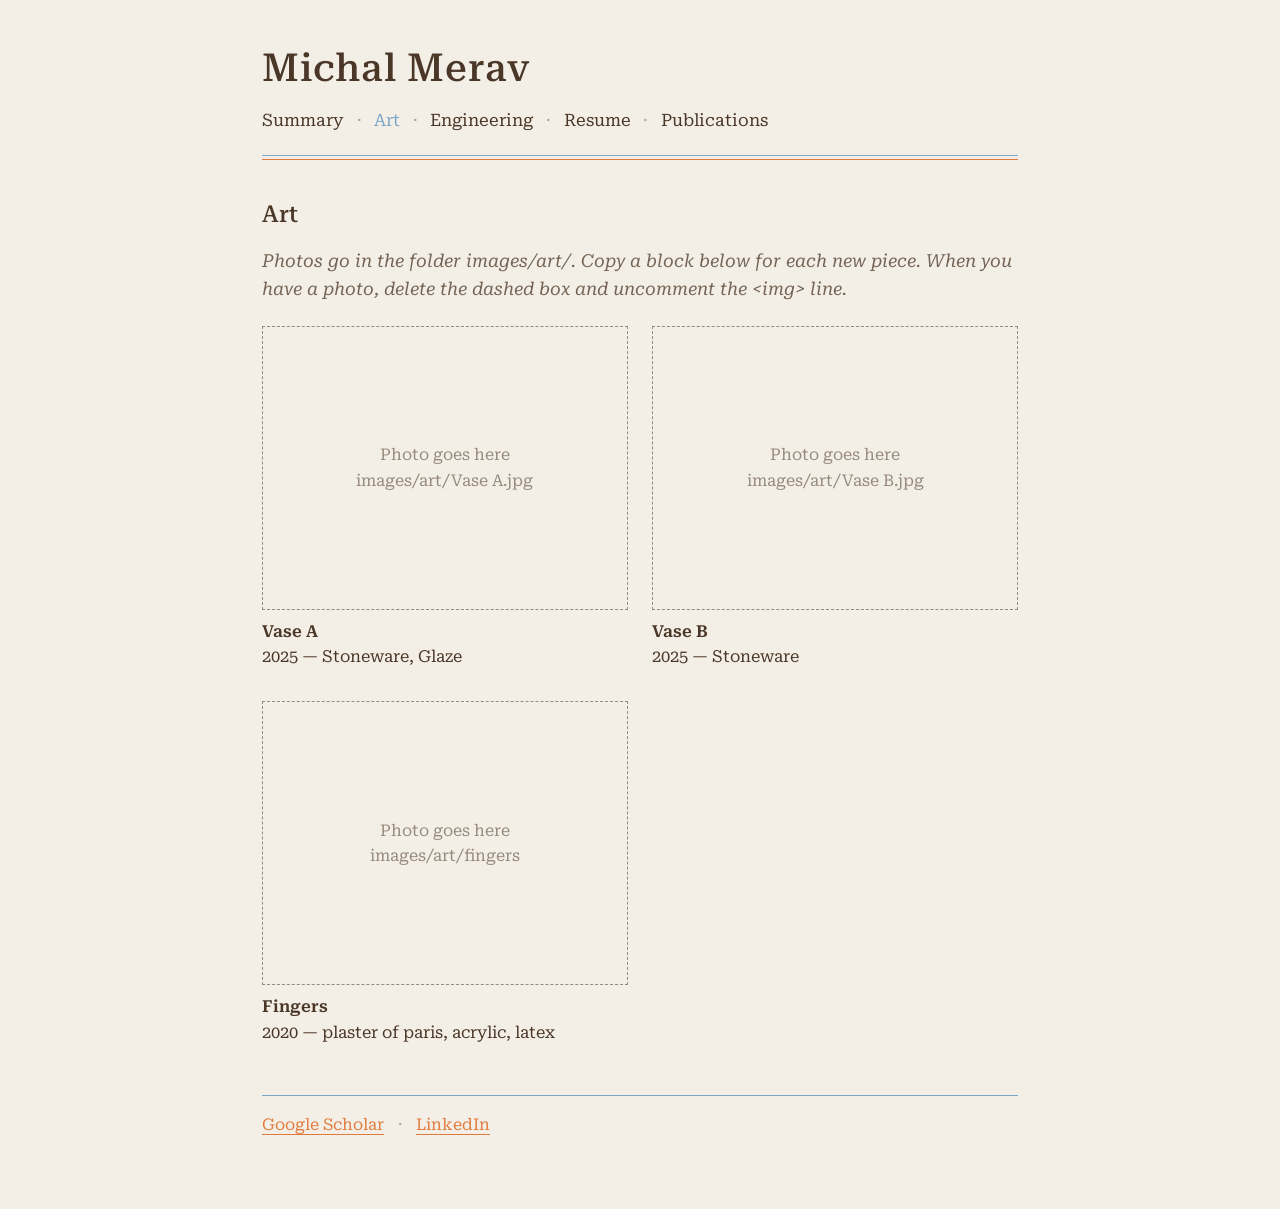
==== art.html @ f5a98d0d "added art images Vase A, Vase B, Fingers" ====
<!DOCTYPE html>
<html lang="en">
<head>
  <!--
    ART PORTFOLIO
    Each artwork is one <figure> block. To add a new piece:
    1. Put a photo in the folder images/art/ (jpg or png).
    2. Copy one of the figure blocks below.
    3. Change the file name, title, and caption.
  -->
  <meta charset="utf-8">
  <meta name="viewport" content="width=device-width, initial-scale=1">
  <title>Art — Michal Merav</title>

  <link rel="preconnect" href="https://fonts.googleapis.com">
  <link rel="preconnect" href="https://fonts.gstatic.com" crossorigin>
  <link href="https://fonts.googleapis.com/css2?family=Roboto+Serif:ital,opsz,wght@0,8..144,400;0,8..144,500;0,8..144,600;1,8..144,400&display=swap" rel="stylesheet">
  <link rel="stylesheet" href="css/style.css">
</head>
<body>
  <div class="page">

    <header class="letterhead">
      <p class="site-name"><a href="index.html">Michal Merav</a></p>
      <nav>
        <ul class="nav-list">
          <li><a href="index.html">Summary</a></li>
          <li><a href="art.html" class="current">Art</a></li>
          <li><a href="projects.html">Engineering</a></li>
          <li><a href="resume.html">Resume</a></li>
          <li><a href="publications.html">Publications</a></li>
        </ul>
      </nav>
    </header>
    <hr class="rule-blue">
    <hr class="rule-orange">

    <main>
      <h1>Art</h1>
      <p class="note">
        Photos go in the folder images/art/. Copy a block below for each new piece.
        When you have a photo, delete the dashed box and uncomment the &lt;img&gt; line.
      </p>

      <div class="art-grid">

        <!-- ===== ARTWORK 1 — copy this whole figure to add another ===== -->
        <figure class="artwork">
          <!-- Dashed placeholder. Delete this line once you have a photo. -->
          <div class="empty-frame">Photo goes here<br>images/art/Vase A.jpg</div>
          <!-- Then remove the &lt;!-- and --&gt; around the next line: -->
          <!-- <img src="images/art/piece-1.jpg" alt="Title of the piece"> -->
          <figcaption>
            <strong>Vase A</strong><br>
            2025 — Stoneware, Glaze
          </figcaption>
        </figure>


        <figure class="artwork">
          <!-- Dashed placeholder. Delete this line once you have a photo. -->
          <div class="empty-frame">Photo goes here<br>images/art/Vase B.jpg</div>
          <!-- Then remove the &lt;!-- and --&gt; around the next line: -->
          <!-- <img src="images/art/piece-1.jpg" alt="Title of the piece"> -->
          <figcaption>
            <strong>Vase B</strong><br>
            2025 — Stoneware
          </figcaption>
        </figure>

        <!-- ===== ARTWORK 2 ===== -->
        <figure class="artwork">
          <div class="empty-frame">Photo goes here<br>images/art/fingers</div>
          <!-- <img src="images/art/piece-2.jpg" alt="Title of the piece"> -->
          <figcaption>
            <strong>Fingers</strong><br>
            2020 — plaster of paris, acrylic, latex
          </figcaption>
        </figure>


        

      </div>
    </main>

    <footer>
      <a href="https://scholar.google.com/citations?user=FqHgsAQAAAAJ&hl=en">Google Scholar</a>
      <span class="footer-dot">·</span>
      <a href="https://www.linkedin.com/in/michalmerav/">LinkedIn</a>
    </footer>

  </div>
</body>
</html>
---- css/style.css ----
/* ============================================================
   MICHAL MERAV — SITE LOOK
   ------------------------------------------------------------
   This file is CSS. CSS is the part of a website that controls
   how things LOOK: colors, fonts, spacing, and layout.

   Every page (index.html, art.html, and so on) points to this
   one file. If you change a color here, it changes on all pages.

   HOW TO USE THIS FILE:
   1. Start with the "CHANGE THESE FIRST" section below.
   2. Save the file.
   3. Refresh the page in your browser to see the change.
   ============================================================ */


/* ============================================================
   CHANGE THESE FIRST
   ------------------------------------------------------------
   These are nicknames for colors. The rest of this file uses
   the nicknames (like var(--paper)) so you only edit them here.

   Colors are written as hex codes: a # followed by 6 characters.
   You can google "hex color picker" to pick new ones.
   ============================================================ */

:root {
  --paper: #F4EFE6;   /* page background: off-white / very light tan */
  --brown: #4A3728;   /* all normal text: dark brown */
  --blue: #7BA7C9;    /* accent: current menu item, one header line */
  --orange: #E07A3D;  /* accent: links, the other header line */
}


/* ============================================================
   PAGE BASICS
   ------------------------------------------------------------
   These rules apply to the whole site.
   ============================================================ */

/* Makes font sizes a little easier to read than the browser default. */
html {
  font-size: 18px;
}

body {
  margin: 0;
  background: var(--paper);
  color: var(--brown);
  /* Roboto Serif is loaded from Google in each HTML file.
     If it cannot load, the browser tries Georgia, then Times. */
  font-family: "Roboto Serif", Georgia, "Times New Roman", serif;
  line-height: 1.55;
}

/* .page is the inner column. Content stays a readable width
   and is centered on wide screens. */
.page {
  max-width: 42rem;
  margin: 0 auto;
  padding: 2.5rem 1.5rem 4rem;
}


/* ============================================================
   LINKS
   ------------------------------------------------------------
   Orange, with a thin underline. The site name and the menu
   are styled separately so they do not look like body links.
   ============================================================ */

a {
  color: var(--orange);
  text-decoration: none;
  border-bottom: 1px solid var(--orange);
}

a:hover {
  border-bottom-width: 2px;
}


/* ============================================================
   LETTERHEAD (the top of every page)
   ------------------------------------------------------------
   Name, then the menu, then two thin lines (blue + orange).
   ============================================================ */

.letterhead {
  margin-bottom: 0.25rem;
}

/* The big name. It is a link back to the homepage, but it
   stays dark brown so it reads as a title, not a button. */
.site-name {
  margin: 0;
  font-size: 2.15rem;
  font-weight: 500;
  letter-spacing: 0.02em;
  line-height: 1.2;
}

.site-name a {
  color: var(--brown);
  border-bottom: none;
}

.site-name a:hover {
  color: var(--orange);
  border-bottom: none;
}

/* The row of page names. */
.nav-list {
  list-style: none;
  margin: 0.85rem 0 0;
  padding: 0;
  display: flex;
  flex-wrap: wrap;
  align-items: center;
  gap: 0.15rem 0;
  font-size: 0.95rem;
}

.nav-list a {
  color: var(--brown);
  border-bottom: none;
}

.nav-list a:hover {
  color: var(--orange);
  border-bottom: none;
}

/* Put class="current" on the link for the page you are on.
   That word turns light blue so you can see where you are. */
.nav-list a.current {
  color: var(--blue);
}

/* A small dot between menu items. */
.nav-list li:not(:last-child)::after {
  content: "·";
  margin: 0 0.7rem;
  color: var(--brown);
  opacity: 0.4;
}

/* Two hairlines under the header, like stationery.
   One is blue, one is orange. They are 3px apart. */
.rule-blue,
.rule-orange {
  border: 0;
  height: 1px;
  margin: 0;
}

.rule-blue {
  background: var(--blue);
  margin-top: 1.2rem;
}

.rule-orange {
  background: var(--orange);
  margin-top: 3px;
  margin-bottom: 0;
}


/* ============================================================
   MAIN TEXT
   ------------------------------------------------------------
   Headings and paragraphs inside the page content.
   ============================================================ */

main h1 {
  font-size: 1.3rem;
  font-weight: 500;
  margin: 2rem 0 0.85rem;
}

main h2 {
  font-size: 1.05rem;
  font-weight: 600;
  margin: 1.75rem 0 0.5rem;
}

main p {
  margin: 0 0 1rem;
}

/* Use this class on text that is a reminder to yourself
   (like "replace this later"). It looks a little quieter. */
.note {
  font-style: italic;
  opacity: 0.75;
}


/* ============================================================
   ART PAGE — PHOTO GRID
   ------------------------------------------------------------
   Two columns on a wide screen, one column on a phone.
   When you add a real photo, it will fill the width of its cell.
   ============================================================ */

.art-grid {
  display: grid;
  grid-template-columns: 1fr 1fr;
  gap: 1.75rem 1.35rem;
  margin-top: 1.25rem;
}

.artwork {
  margin: 0;
}

.artwork img {
  display: block;
  width: 100%;
  height: auto;
}

/* The gray dashed box you see before you add photos.
   Delete that box in the HTML once you have a real image. */
.empty-frame {
  aspect-ratio: 4 / 3;
  border: 1px dashed var(--brown);
  display: flex;
  align-items: center;
  justify-content: center;
  text-align: center;
  padding: 1rem;
  font-size: 0.9rem;
  opacity: 0.55;
}

.artwork figcaption {
  margin-top: 0.5rem;
  font-size: 0.92rem;
}

.artwork figcaption strong {
  font-weight: 600;
}


/* ============================================================
   PROJECTS PAGE
   ------------------------------------------------------------
   Each project is a block of text with a thin line above it.
   These are NOT cards. They are just stacked entries.
   ============================================================ */

.project {
  padding: 1.15rem 0;
  border-top: 1px solid var(--blue);
}

.project:last-of-type {
  border-bottom: 1px solid var(--orange);
}

.project h2 {
  margin: 0 0 0.2rem;
  font-size: 1.08rem;
  font-weight: 600;
}

.project .meta {
  margin: 0 0 0.55rem;
  font-size: 0.9rem;
  opacity: 0.8;
}


/* ============================================================
   RESUME / CV PAGE
   ------------------------------------------------------------
   Looks like a simple printed document: a heading, then a line,
   then the entries you type in.
   ============================================================ */

.cv-section h2 {
  font-size: 1.05rem;
  font-weight: 600;
  margin: 1.75rem 0 0.6rem;
  padding-bottom: 0.25rem;
  border-bottom: 1px solid var(--blue);
}

.cv-item {
  margin: 0 0 1rem;
}

.cv-item h3 {
  margin: 0 0 0.15rem;
  font-size: 1rem;
  font-weight: 600;
}

.cv-item .meta {
  margin: 0 0 0.35rem;
  font-size: 0.9rem;
  opacity: 0.8;
}


/* ============================================================
   PUBLICATIONS PAGE
   ------------------------------------------------------------
   A numbered list of papers. Each paper can have a link.
   ============================================================ */

.paper-list {
  margin: 1rem 0 0;
  padding-left: 1.25rem;
}

.paper-list li {
  margin: 0 0 1rem;
}


/* ============================================================
   FOOTER
   ------------------------------------------------------------
   Small Scholar and LinkedIn links at the bottom of every page.
   ============================================================ */

footer {
  margin-top: 2.75rem;
  padding-top: 0.9rem;
  border-top: 1px solid var(--blue);
  font-size: 0.9rem;
}

.footer-dot {
  margin: 0 0.55rem;
  opacity: 0.4;
}


/* ============================================================
   PHONE / NARROW WINDOW
   ------------------------------------------------------------
   When the window is narrower than 600 pixels, the art grid
   becomes one column so photos stay large enough to see.
   ============================================================ */

@media (max-width: 600px) {
  html {
    font-size: 16px;
  }

  .site-name {
    font-size: 1.75rem;
  }

  .art-grid {
    grid-template-columns: 1fr;
  }

  .page {
    padding: 1.75rem 1.15rem 3rem;
  }
}
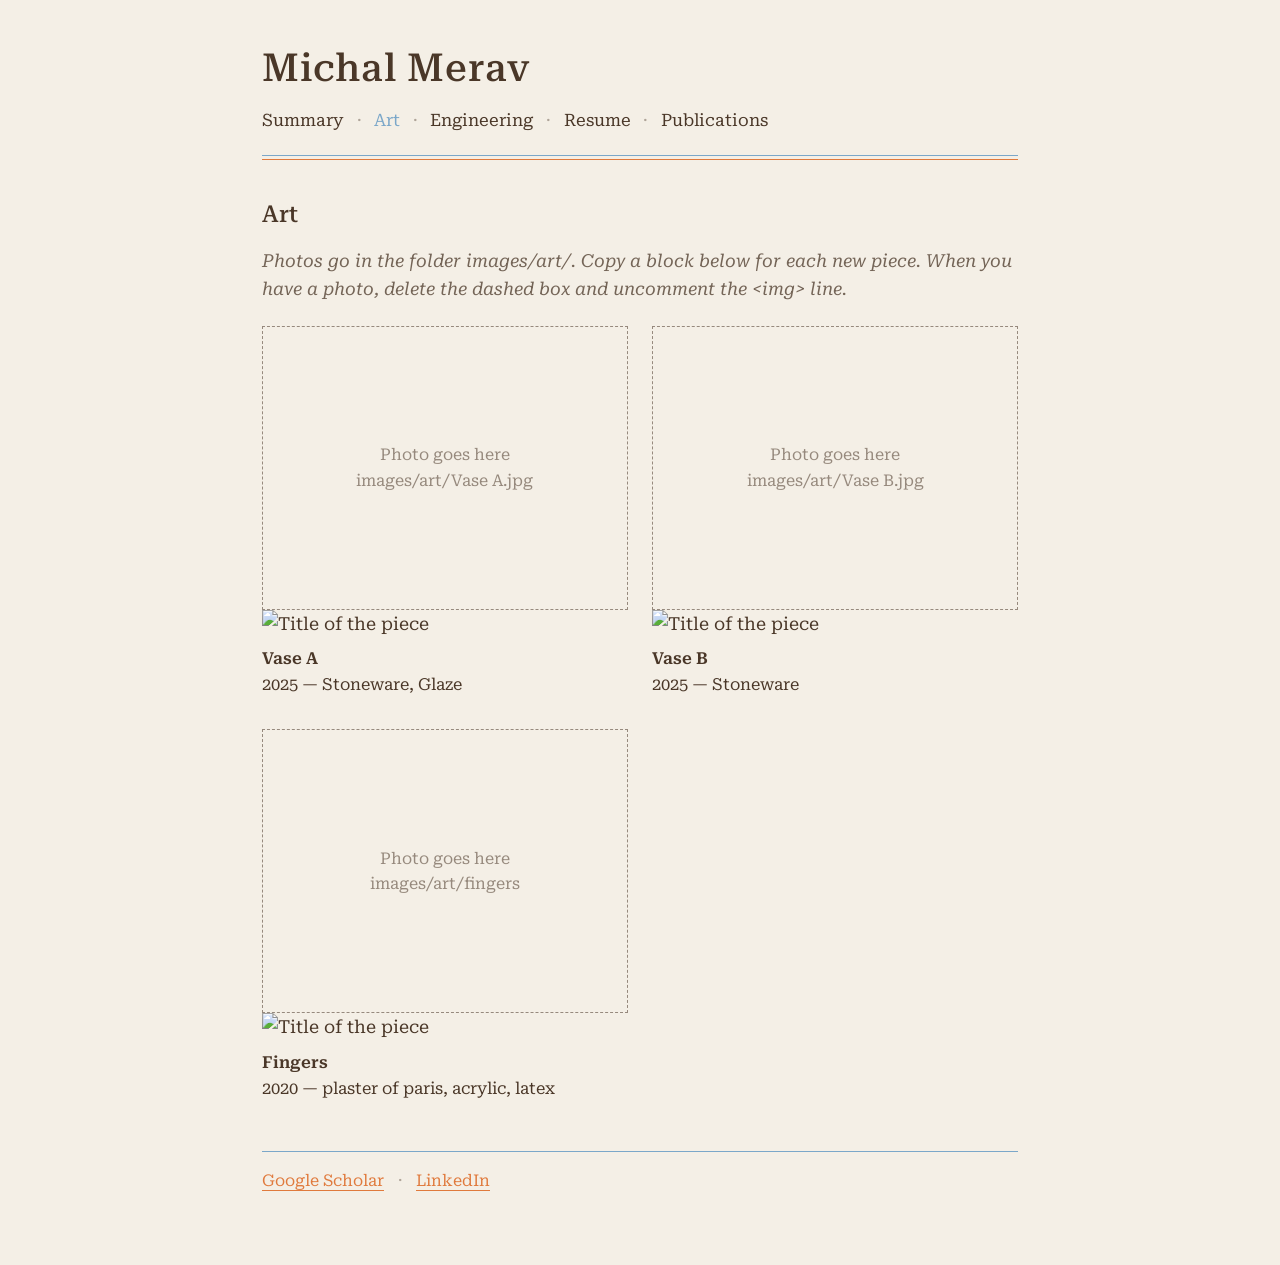
==== commit 0025819c: "uncommented image line" ====
--- a/art.html
+++ b/art.html
@@ -49,7 +49,7 @@
           <!-- Dashed placeholder. Delete this line once you have a photo. -->
           <div class="empty-frame">Photo goes here<br>images/art/Vase A.jpg</div>
           <!-- Then remove the &lt;!-- and --&gt; around the next line: -->
-          <!-- <img src="images/art/piece-1.jpg" alt="Title of the piece"> -->
+          <img src="images/art/piece-1.jpg" alt="Title of the piece"> 
           <figcaption>
             <strong>Vase A</strong><br>
             2025 — Stoneware, Glaze
@@ -61,7 +61,7 @@
           <!-- Dashed placeholder. Delete this line once you have a photo. -->
           <div class="empty-frame">Photo goes here<br>images/art/Vase B.jpg</div>
           <!-- Then remove the &lt;!-- and --&gt; around the next line: -->
-          <!-- <img src="images/art/piece-1.jpg" alt="Title of the piece"> -->
+          <img src="images/art/piece-1.jpg" alt="Title of the piece"> 
           <figcaption>
             <strong>Vase B</strong><br>
             2025 — Stoneware
@@ -71,7 +71,7 @@
         <!-- ===== ARTWORK 2 ===== -->
         <figure class="artwork">
           <div class="empty-frame">Photo goes here<br>images/art/fingers</div>
-          <!-- <img src="images/art/piece-2.jpg" alt="Title of the piece"> -->
+           <img src="images/art/piece-2.jpg" alt="Title of the piece"> 
           <figcaption>
             <strong>Fingers</strong><br>
             2020 — plaster of paris, acrylic, latex
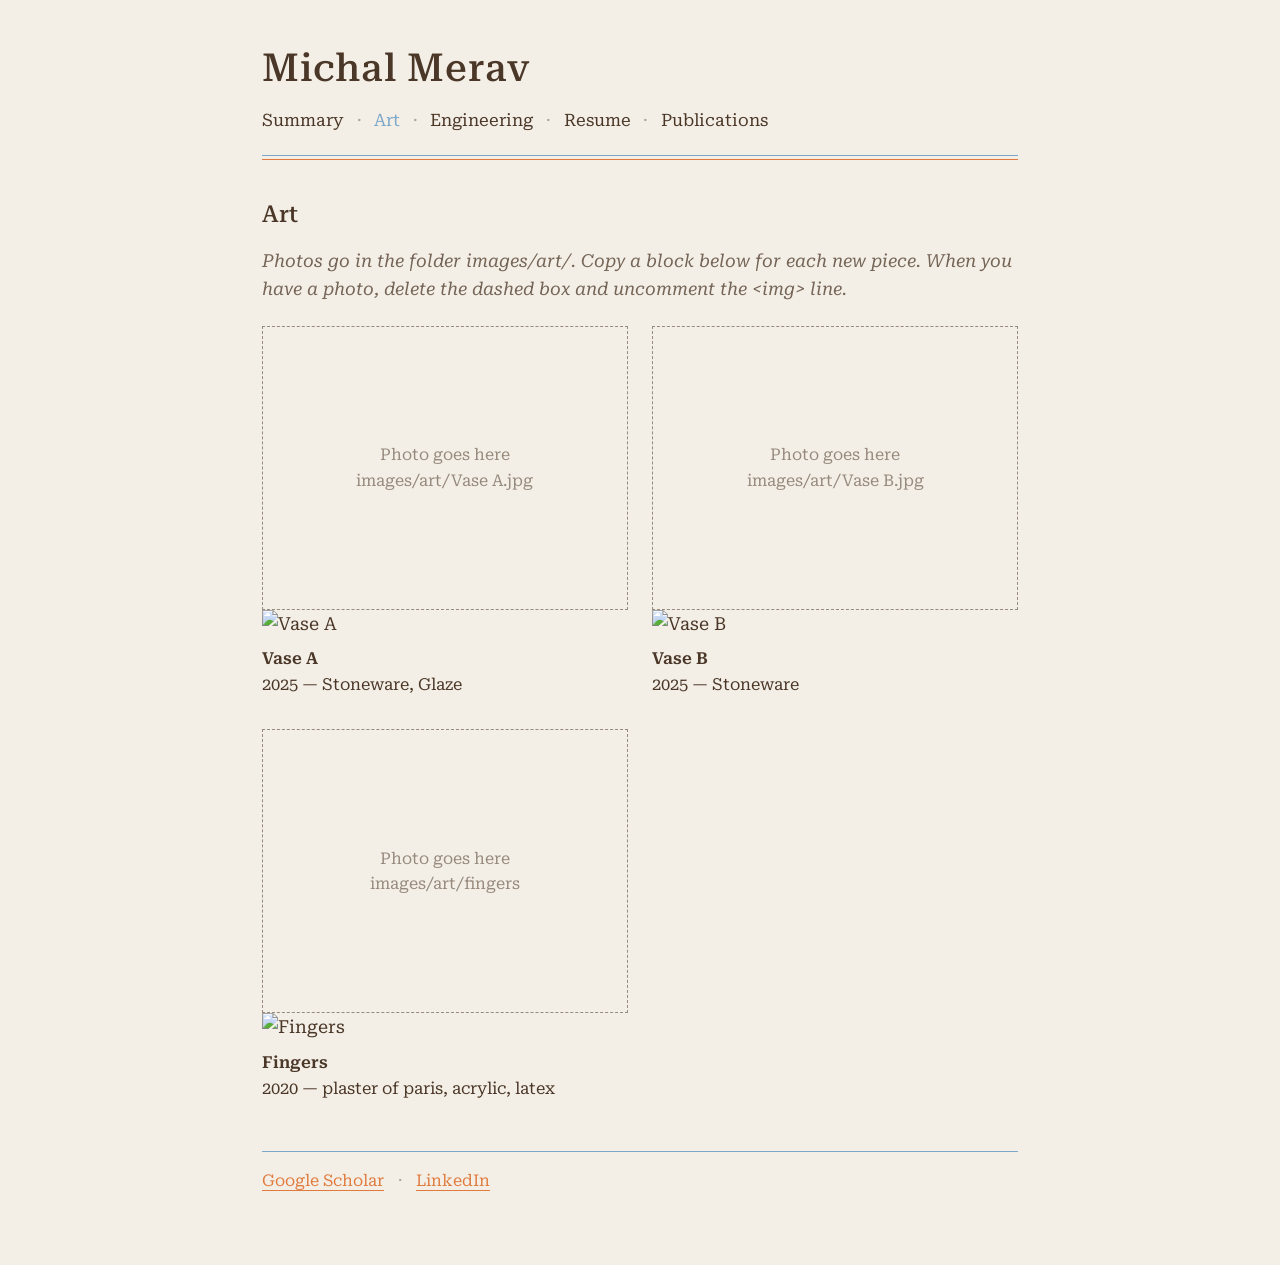
==== commit a0cdfdbf: "change file names" ====
--- a/art.html
+++ b/art.html
@@ -49,7 +49,7 @@
           <!-- Dashed placeholder. Delete this line once you have a photo. -->
           <div class="empty-frame">Photo goes here<br>images/art/Vase A.jpg</div>
           <!-- Then remove the &lt;!-- and --&gt; around the next line: -->
-          <img src="images/art/piece-1.jpg" alt="Title of the piece"> 
+          <img src="images/art/Vase A.jpg" alt="Vase A"> 
           <figcaption>
             <strong>Vase A</strong><br>
             2025 — Stoneware, Glaze
@@ -61,7 +61,7 @@
           <!-- Dashed placeholder. Delete this line once you have a photo. -->
           <div class="empty-frame">Photo goes here<br>images/art/Vase B.jpg</div>
           <!-- Then remove the &lt;!-- and --&gt; around the next line: -->
-          <img src="images/art/piece-1.jpg" alt="Title of the piece"> 
+          <img src="images/art/Vase B.jpg" alt="Vase B"> 
           <figcaption>
             <strong>Vase B</strong><br>
             2025 — Stoneware
@@ -71,7 +71,7 @@
         <!-- ===== ARTWORK 2 ===== -->
         <figure class="artwork">
           <div class="empty-frame">Photo goes here<br>images/art/fingers</div>
-           <img src="images/art/piece-2.jpg" alt="Title of the piece"> 
+           <img src="images/art/fingers.jpg" alt="Fingers"> 
           <figcaption>
             <strong>Fingers</strong><br>
             2020 — plaster of paris, acrylic, latex
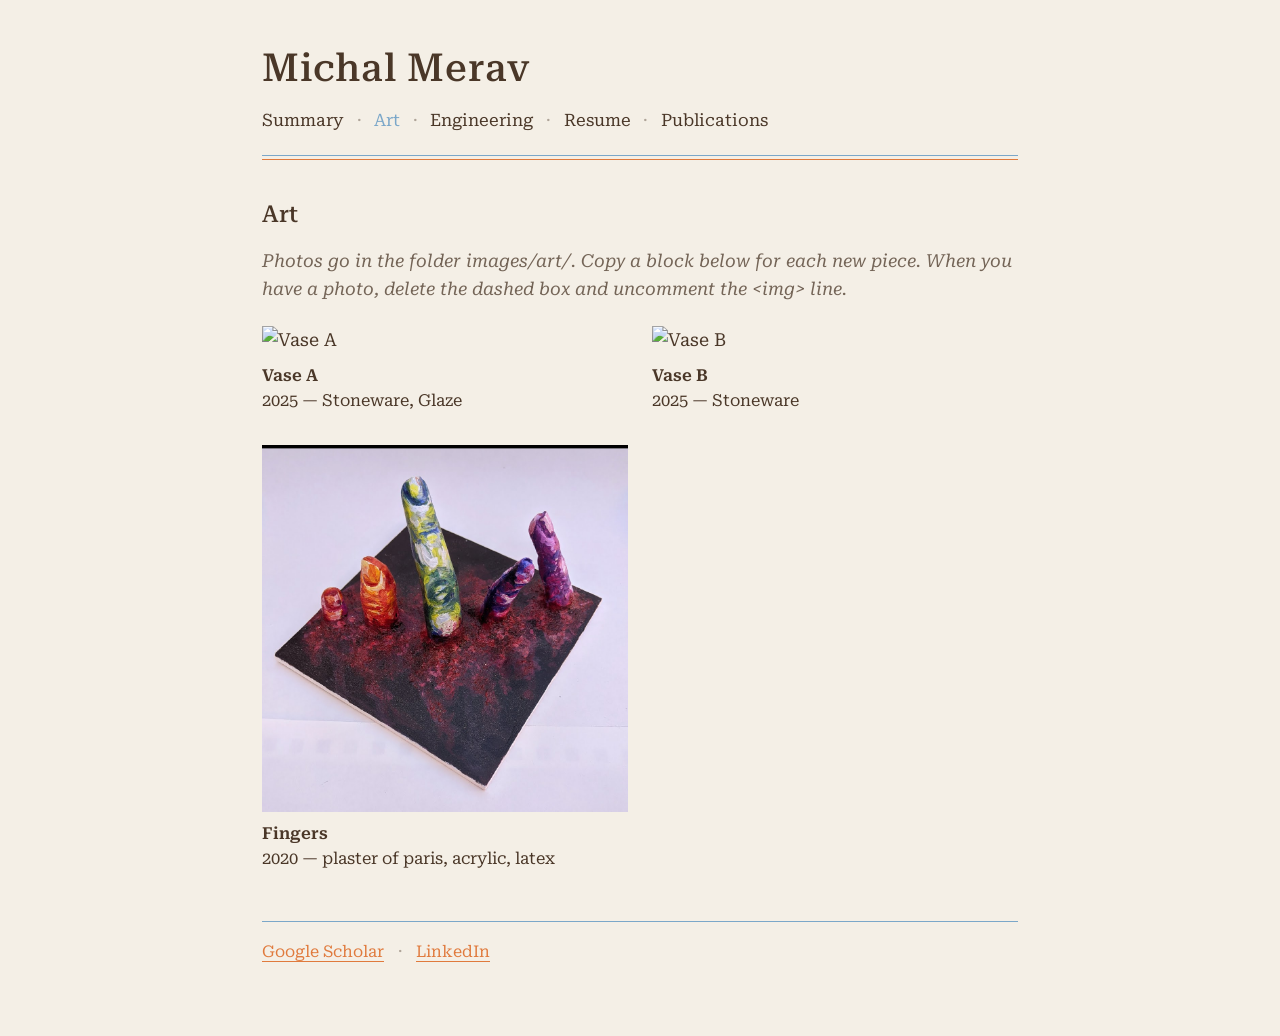
==== commit 435f2220: "edited art lines in code" ====
--- a/art.html
+++ b/art.html
@@ -46,10 +46,7 @@
 
         <!-- ===== ARTWORK 1 — copy this whole figure to add another ===== -->
         <figure class="artwork">
-          <!-- Dashed placeholder. Delete this line once you have a photo. -->
-          <div class="empty-frame">Photo goes here<br>images/art/Vase A.jpg</div>
-          <!-- Then remove the &lt;!-- and --&gt; around the next line: -->
-          <img src="images/art/Vase A.jpg" alt="Vase A"> 
+          <img src="images/art/Vase_A.jpg" alt="Vase A">
           <figcaption>
             <strong>Vase A</strong><br>
             2025 — Stoneware, Glaze
@@ -58,10 +55,7 @@
 
 
         <figure class="artwork">
-          <!-- Dashed placeholder. Delete this line once you have a photo. -->
-          <div class="empty-frame">Photo goes here<br>images/art/Vase B.jpg</div>
-          <!-- Then remove the &lt;!-- and --&gt; around the next line: -->
-          <img src="images/art/Vase B.jpg" alt="Vase B"> 
+        <img src="images/art/Vase_B.jpg" alt="Vase B"> 
           <figcaption>
             <strong>Vase B</strong><br>
             2025 — Stoneware
@@ -70,8 +64,7 @@
 
         <!-- ===== ARTWORK 2 ===== -->
         <figure class="artwork">
-          <div class="empty-frame">Photo goes here<br>images/art/fingers</div>
-           <img src="images/art/fingers.jpg" alt="Fingers"> 
+         <img src="images/art/Fingers.jpg" alt="Fingers">
           <figcaption>
             <strong>Fingers</strong><br>
             2020 — plaster of paris, acrylic, latex
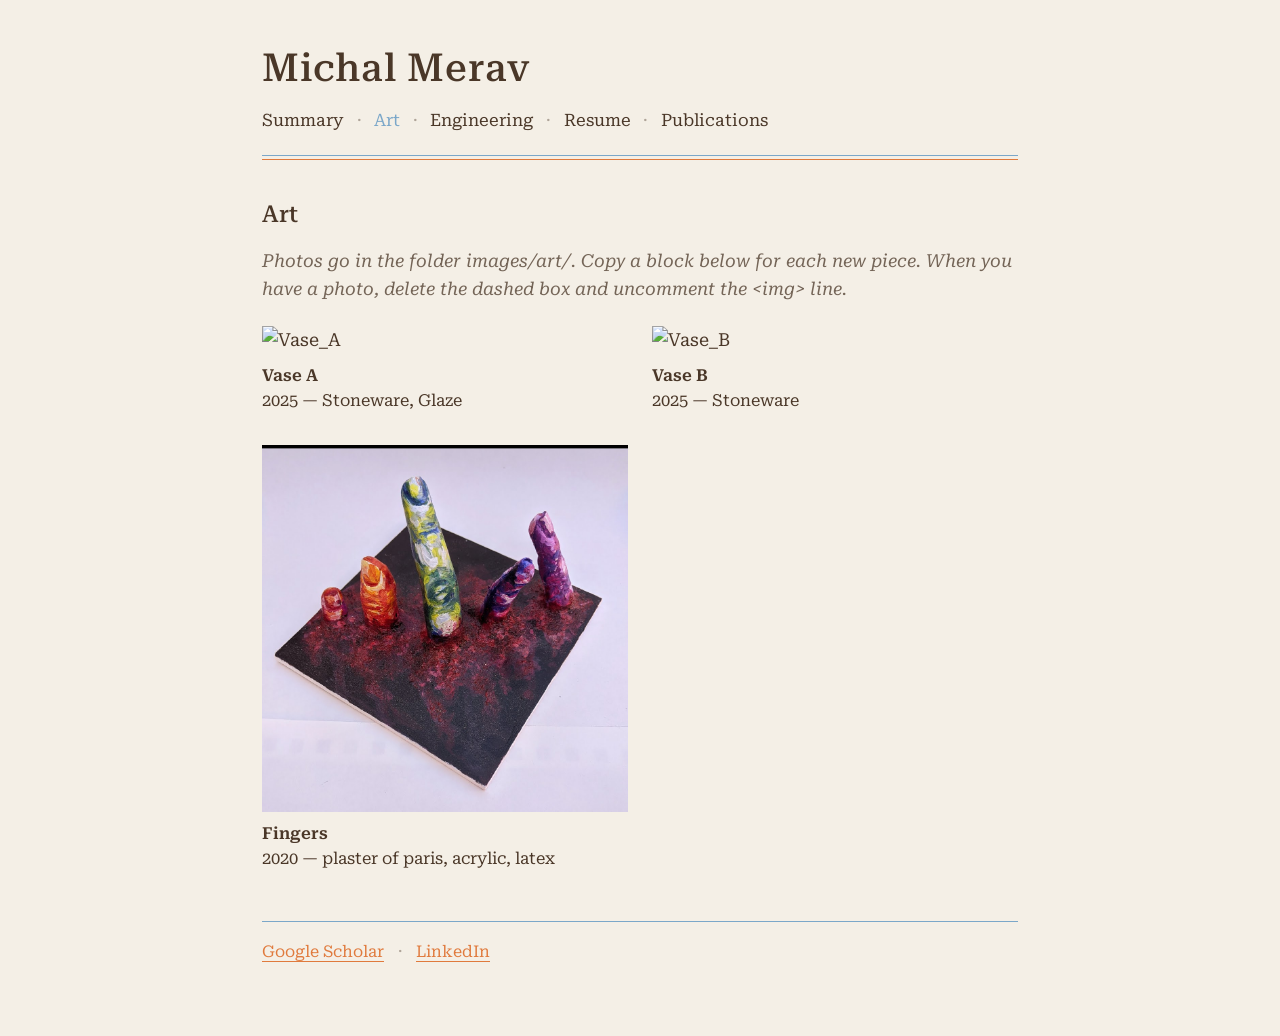
==== commit 2eaa23a6: "edited vases" ====
--- a/art.html
+++ b/art.html
@@ -46,7 +46,7 @@
 
         <!-- ===== ARTWORK 1 — copy this whole figure to add another ===== -->
         <figure class="artwork">
-          <img src="images/art/Vase_A.jpg" alt="Vase A">
+          <img src="images/art/Vase_A.jpg" alt="Vase_A">
           <figcaption>
             <strong>Vase A</strong><br>
             2025 — Stoneware, Glaze
@@ -55,7 +55,7 @@
 
 
         <figure class="artwork">
-        <img src="images/art/Vase_B.jpg" alt="Vase B"> 
+        <img src="images/art/Vase_B.jpg" alt="Vase_B"> 
           <figcaption>
             <strong>Vase B</strong><br>
             2025 — Stoneware
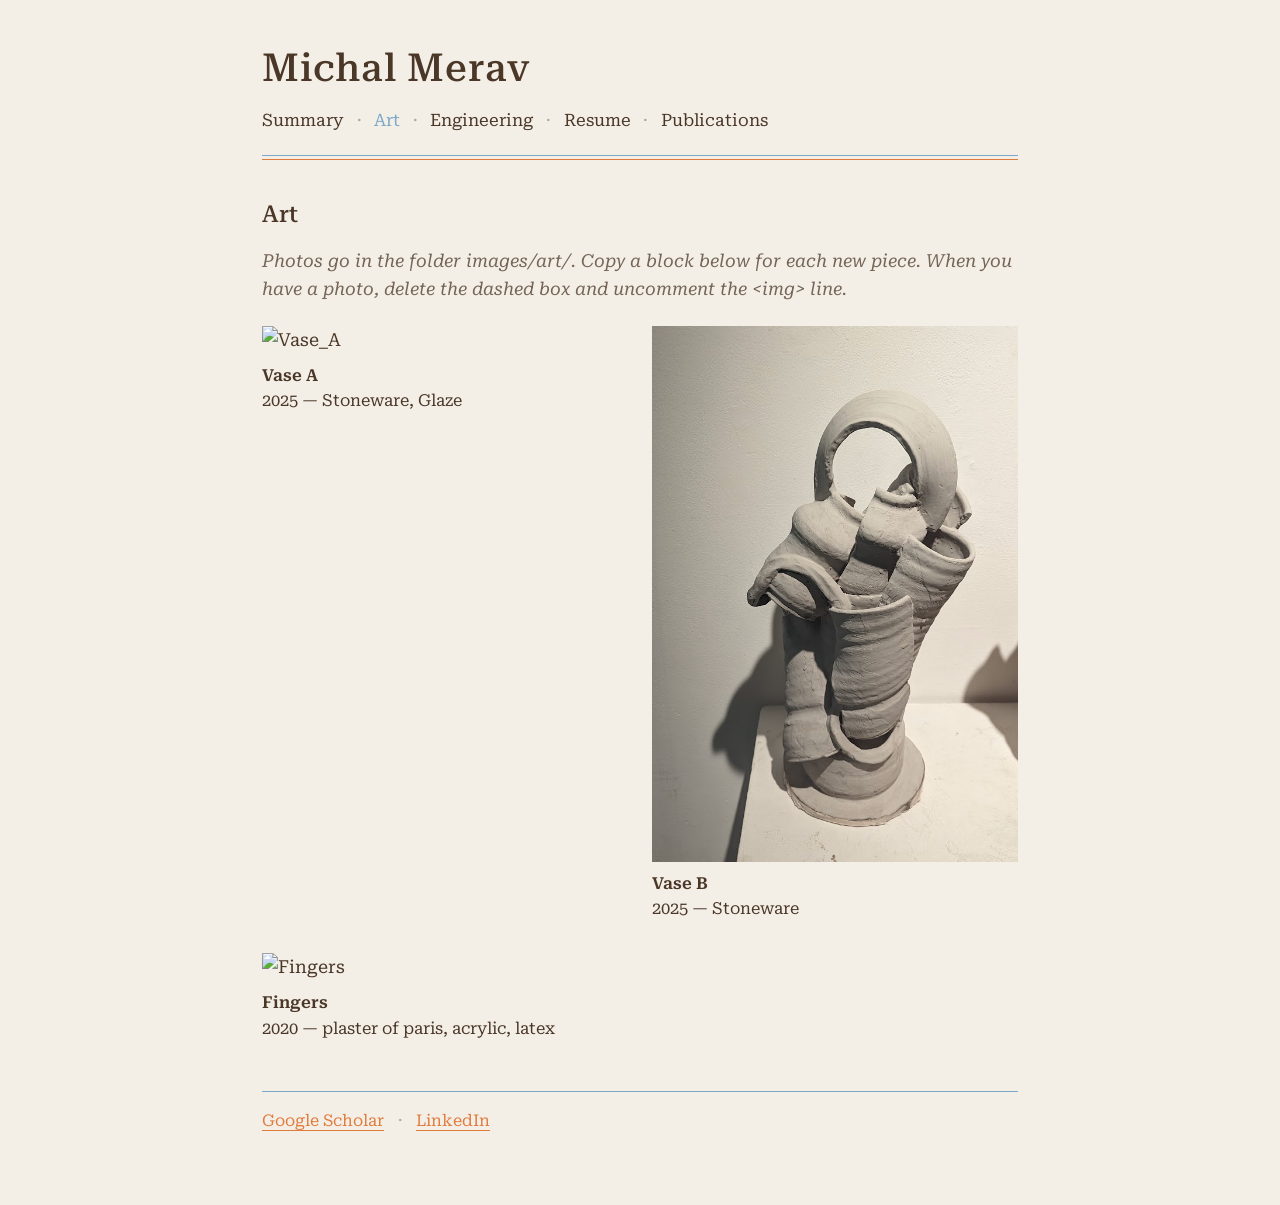
==== commit 00d1bbf4: "jpg to png" ====
--- a/art.html
+++ b/art.html
@@ -55,7 +55,7 @@
 
 
         <figure class="artwork">
-        <img src="images/art/Vase_B.jpg" alt="Vase_B"> 
+        <img src="images/art/Vase_B.png" alt="Vase_B"> 
           <figcaption>
             <strong>Vase B</strong><br>
             2025 — Stoneware
@@ -64,7 +64,7 @@
 
         <!-- ===== ARTWORK 2 ===== -->
         <figure class="artwork">
-         <img src="images/art/Fingers.jpg" alt="Fingers">
+         <img src="images/art/Fingers.png" alt="Fingers">
           <figcaption>
             <strong>Fingers</strong><br>
             2020 — plaster of paris, acrylic, latex
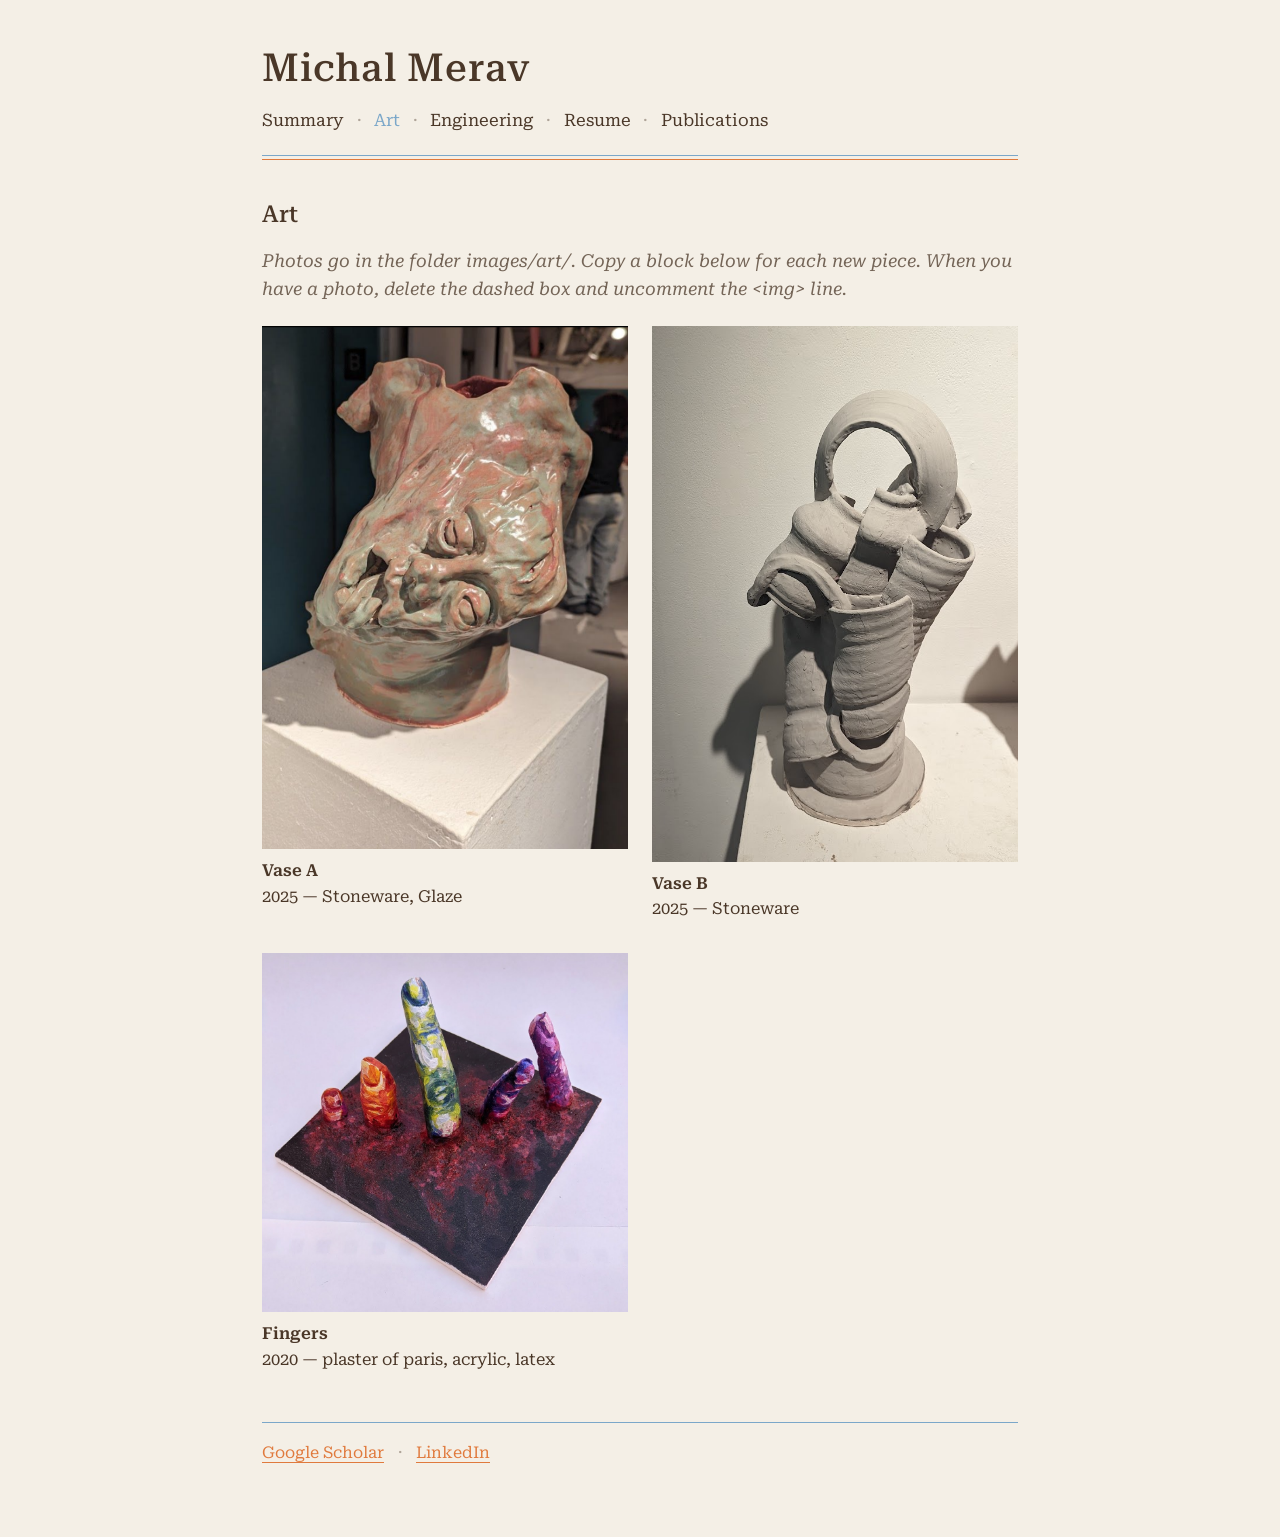
==== commit 9a9f21a8: "FILE NAMES AGAIN" ====
--- a/art.html
+++ b/art.html
@@ -46,7 +46,7 @@
 
         <!-- ===== ARTWORK 1 — copy this whole figure to add another ===== -->
         <figure class="artwork">
-          <img src="images/art/Vase_A.jpg" alt="Vase_A">
+          <img src="images/art/Vase_A.png" alt="Vase_A">
           <figcaption>
             <strong>Vase A</strong><br>
             2025 — Stoneware, Glaze
@@ -64,7 +64,7 @@
 
         <!-- ===== ARTWORK 2 ===== -->
         <figure class="artwork">
-         <img src="images/art/Fingers.png" alt="Fingers">
+         <img src="images/art/Fingers.jpg" alt="Fingers">
           <figcaption>
             <strong>Fingers</strong><br>
             2020 — plaster of paris, acrylic, latex
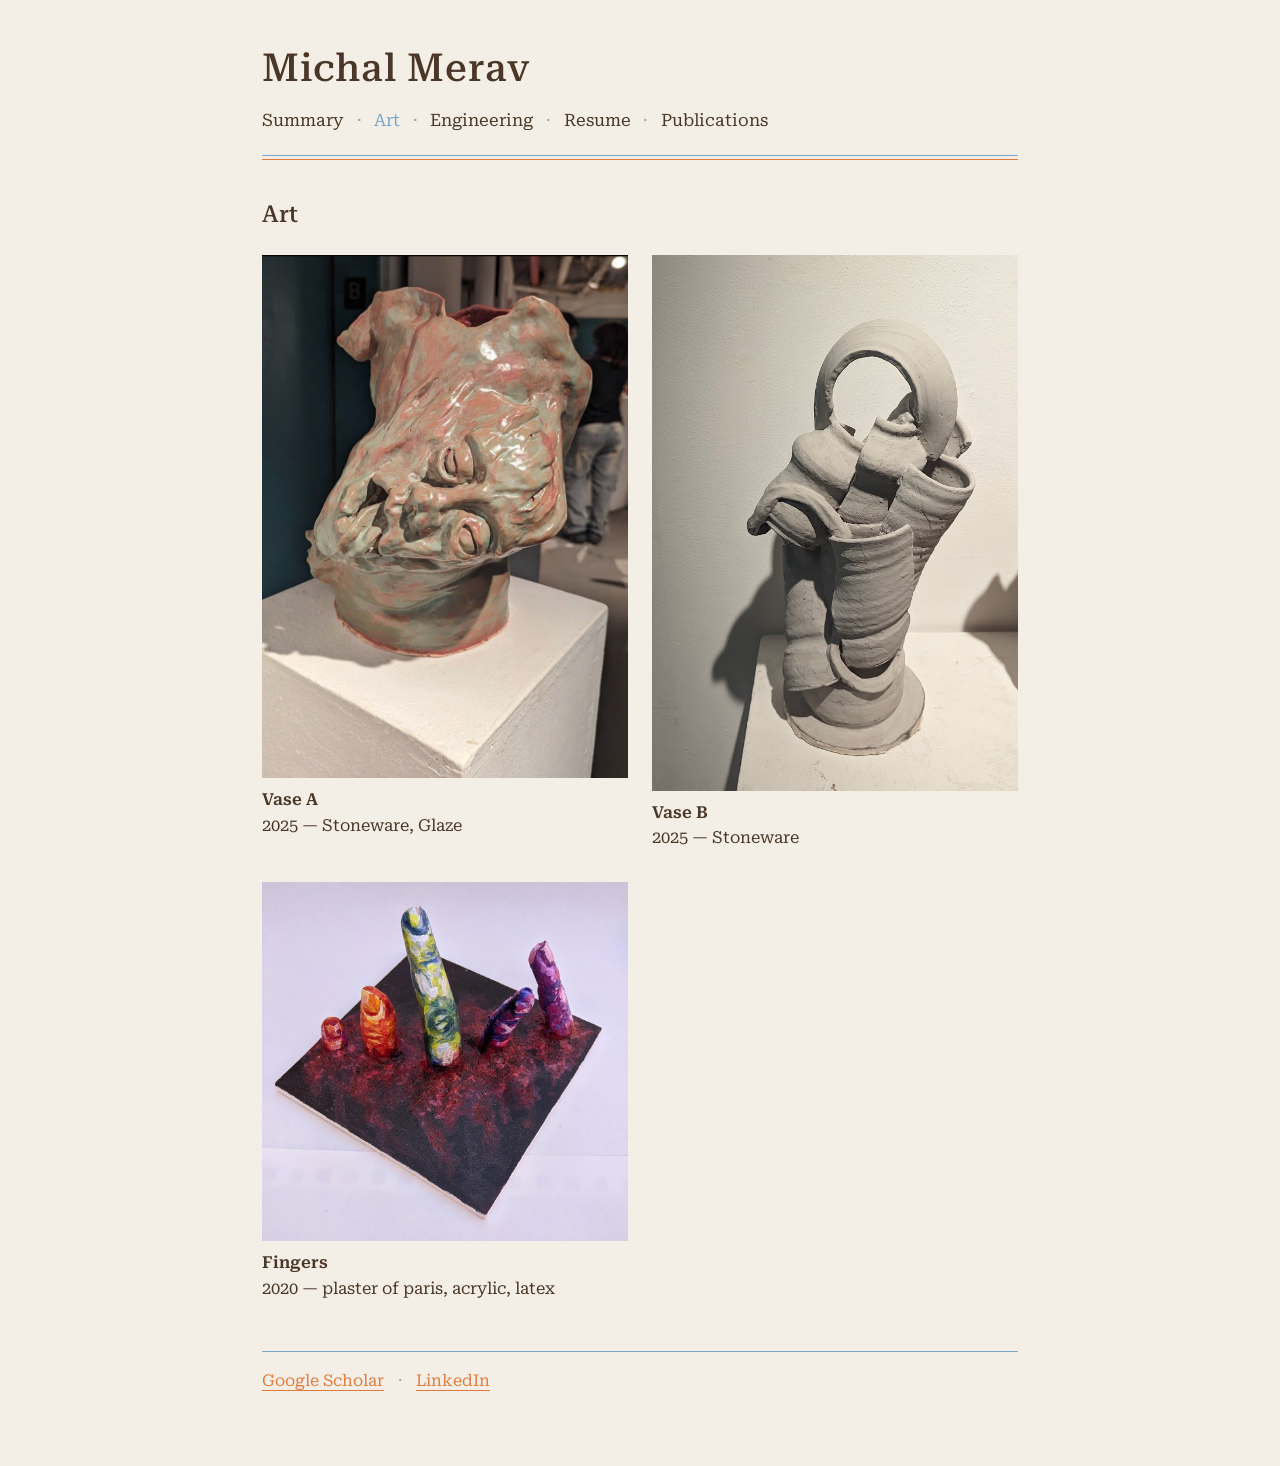
==== commit 55adc820: "deleted lines" ====
--- a/art.html
+++ b/art.html
@@ -37,10 +37,6 @@
 
     <main>
       <h1>Art</h1>
-      <p class="note">
-        Photos go in the folder images/art/. Copy a block below for each new piece.
-        When you have a photo, delete the dashed box and uncomment the &lt;img&gt; line.
-      </p>
 
       <div class="art-grid">
 
